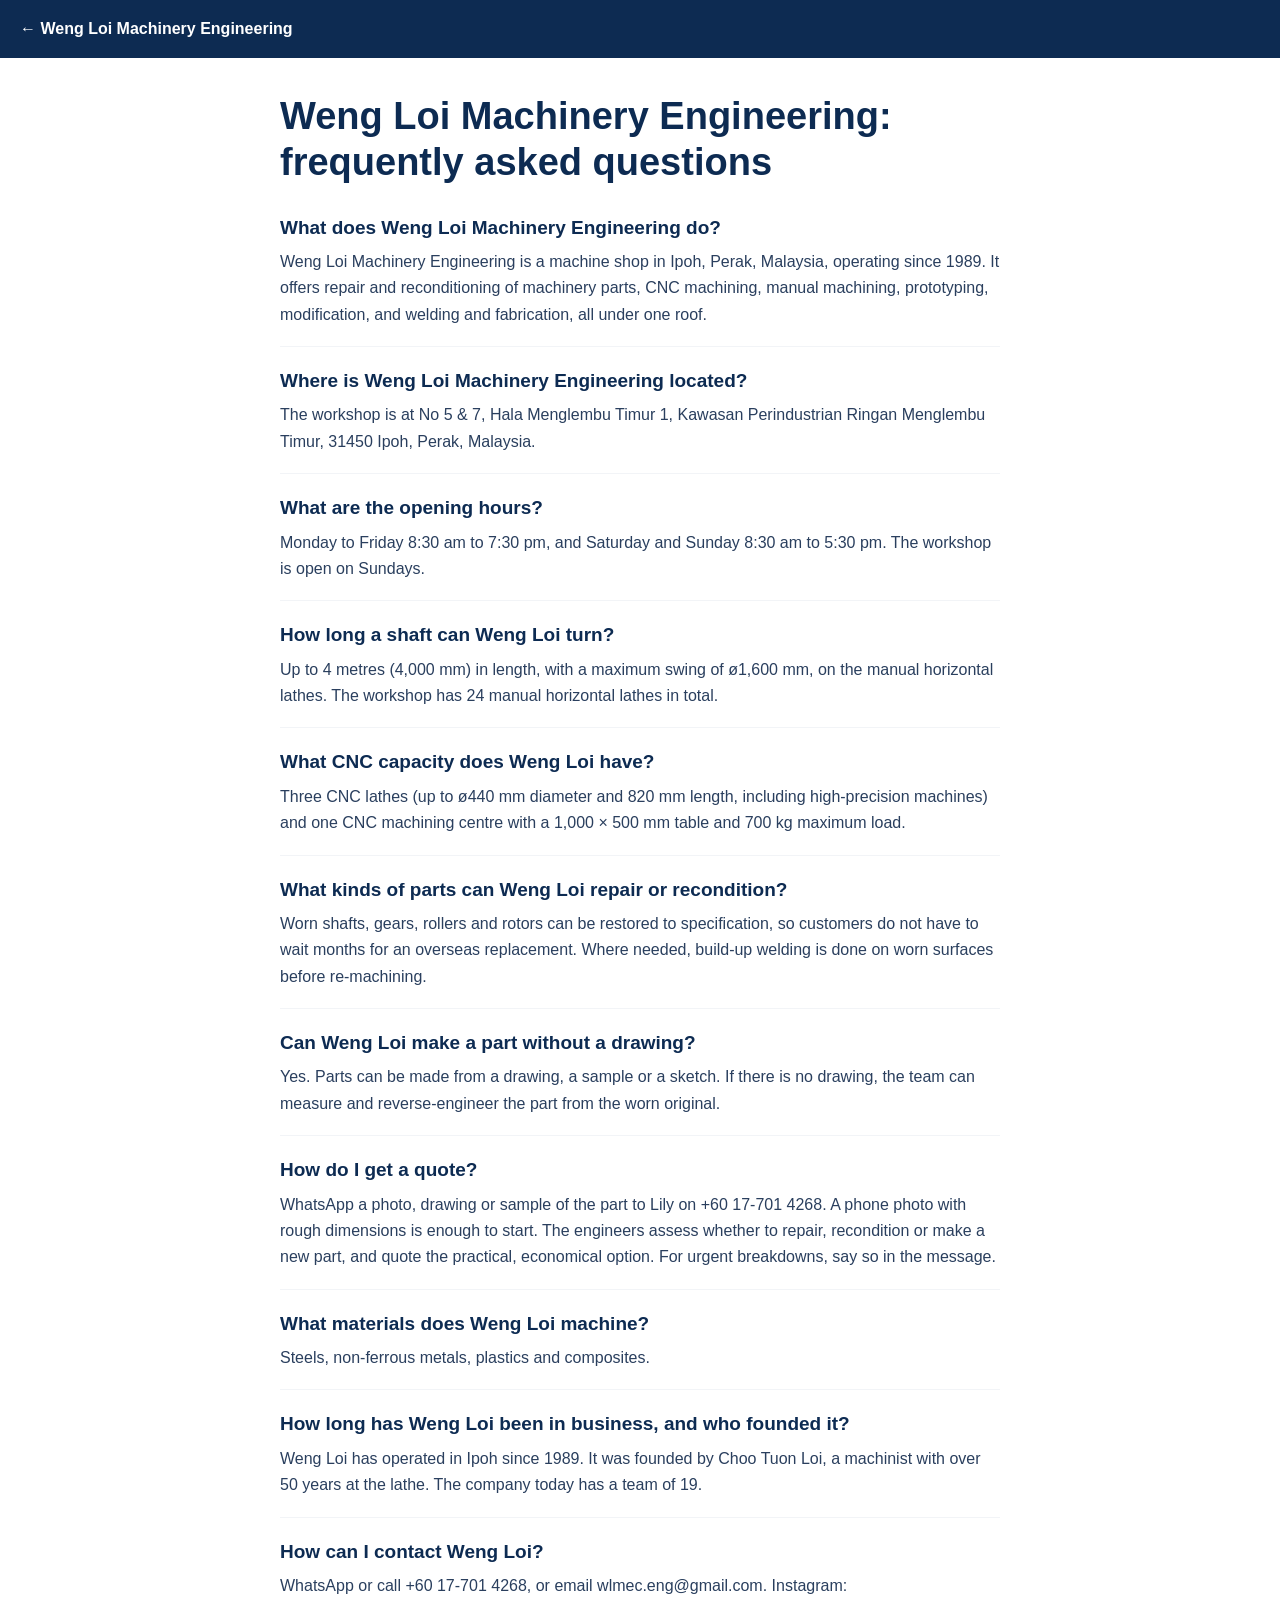
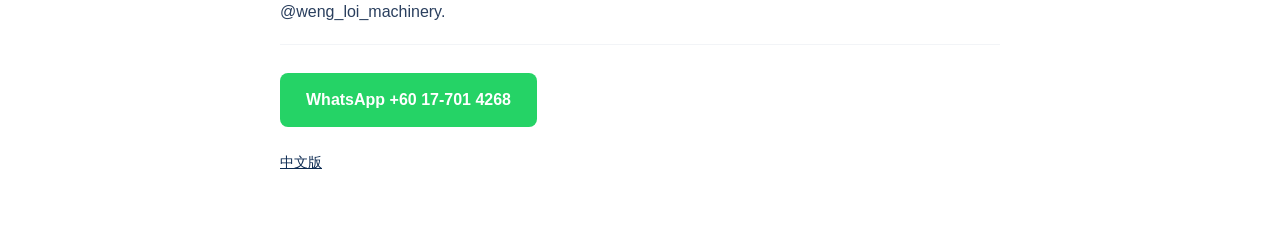
==== faq/index.html @ 1adc5f87 "Add GEO basics: llms.txt, AI crawler rules in robots.txt, EN/ZH FAQ pages Co-Authored-By: Claude Son" ====
<!DOCTYPE html>
<html lang="en">
<head>
<meta charset="UTF-8">
<meta name="viewport" content="width=device-width, initial-scale=1.0">
<title>FAQ — Weng Loi Machinery Engineering, Ipoh machine shop since 1989</title>
<meta name="description" content="Answers about Weng Loi Machinery Engineering in Ipoh, Perak: services, location, opening hours, 4 m turning length, CNC capacity and how to get a quote.">
<link rel="canonical" href="https://www.wengloi.com/faq/">
<link rel="alternate" hreflang="en" href="https://www.wengloi.com/faq/">
<link rel="alternate" hreflang="zh-Hans" href="https://www.wengloi.com/zh/faq/">
<link rel="alternate" hreflang="x-default" href="https://www.wengloi.com/faq/">
<meta property="og:type" content="website">
<meta property="og:title" content="FAQ — Weng Loi Machinery Engineering, Ipoh machine shop since 1989">
<meta property="og:description" content="Answers about Weng Loi Machinery Engineering in Ipoh, Perak: services, location, opening hours, 4 m turning length, CNC capacity and how to get a quote.">
<meta property="og:url" content="https://www.wengloi.com/faq/">
<meta property="og:image" content="https://www.wengloi.com/assets/img/hero-machinist.jpg">
<link rel="icon" type="image/png" href="/assets/img/logo.png">
<script type="application/ld+json">
{
  "@context": "https://schema.org",
  "@type": "FAQPage",
  "inLanguage": "en",
  "about": {
    "@id": "https://www.wengloi.com/#business"
  },
  "mainEntity": [
    {
      "@type": "Question",
      "name": "What does Weng Loi Machinery Engineering do?",
      "acceptedAnswer": {
        "@type": "Answer",
        "text": "Weng Loi Machinery Engineering is a machine shop in Ipoh, Perak, Malaysia, operating since 1989. It offers repair and reconditioning of machinery parts, CNC machining, manual machining, prototyping, modification, and welding and fabrication, all under one roof."
      }
    },
    {
      "@type": "Question",
      "name": "Where is Weng Loi Machinery Engineering located?",
      "acceptedAnswer": {
        "@type": "Answer",
        "text": "The workshop is at No 5 & 7, Hala Menglembu Timur 1, Kawasan Perindustrian Ringan Menglembu Timur, 31450 Ipoh, Perak, Malaysia."
      }
    },
    {
      "@type": "Question",
      "name": "What are the opening hours?",
      "acceptedAnswer": {
        "@type": "Answer",
        "text": "Monday to Friday 8:30 am to 7:30 pm, and Saturday and Sunday 8:30 am to 5:30 pm. The workshop is open on Sundays."
      }
    },
    {
      "@type": "Question",
      "name": "How long a shaft can Weng Loi turn?",
      "acceptedAnswer": {
        "@type": "Answer",
        "text": "Up to 4 metres (4,000 mm) in length, with a maximum swing of ø1,600 mm, on the manual horizontal lathes. The workshop has 24 manual horizontal lathes in total."
      }
    },
    {
      "@type": "Question",
      "name": "What CNC capacity does Weng Loi have?",
      "acceptedAnswer": {
        "@type": "Answer",
        "text": "Three CNC lathes (up to ø440 mm diameter and 820 mm length, including high-precision machines) and one CNC machining centre with a 1,000 × 500 mm table and 700 kg maximum load."
      }
    },
    {
      "@type": "Question",
      "name": "What kinds of parts can Weng Loi repair or recondition?",
      "acceptedAnswer": {
        "@type": "Answer",
        "text": "Worn shafts, gears, rollers and rotors can be restored to specification, so customers do not have to wait months for an overseas replacement. Where needed, build-up welding is done on worn surfaces before re-machining."
      }
    },
    {
      "@type": "Question",
      "name": "Can Weng Loi make a part without a drawing?",
      "acceptedAnswer": {
        "@type": "Answer",
        "text": "Yes. Parts can be made from a drawing, a sample or a sketch. If there is no drawing, the team can measure and reverse-engineer the part from the worn original."
      }
    },
    {
      "@type": "Question",
      "name": "How do I get a quote?",
      "acceptedAnswer": {
        "@type": "Answer",
        "text": "WhatsApp a photo, drawing or sample of the part to Lily on +60 17-701 4268. A phone photo with rough dimensions is enough to start. The engineers assess whether to repair, recondition or make a new part, and quote the practical, economical option. For urgent breakdowns, say so in the message."
      }
    },
    {
      "@type": "Question",
      "name": "What materials does Weng Loi machine?",
      "acceptedAnswer": {
        "@type": "Answer",
        "text": "Steels, non-ferrous metals, plastics and composites."
      }
    },
    {
      "@type": "Question",
      "name": "How long has Weng Loi been in business, and who founded it?",
      "acceptedAnswer": {
        "@type": "Answer",
        "text": "Weng Loi has operated in Ipoh since 1989. It was founded by Choo Tuon Loi, a machinist with over 50 years at the lathe. The company today has a team of 19."
      }
    },
    {
      "@type": "Question",
      "name": "How can I contact Weng Loi?",
      "acceptedAnswer": {
        "@type": "Answer",
        "text": "WhatsApp or call +60 17-701 4268, or email wlmec.eng@gmail.com. Instagram: @weng_loi_machinery."
      }
    }
  ]
}
</script>
<style>
:root{--navy:#0D2B52;--red:#E30613;--steel:#6B6F76;--light:#F2F4F7}
*{box-sizing:border-box}
body{margin:0;font-family:'Montserrat',Arial,'Noto Sans SC','Microsoft YaHei',sans-serif;color:var(--navy);line-height:1.65;background:#fff}
header{background:var(--navy);color:#fff;padding:16px 20px}
header a{color:#fff;text-decoration:none;font-weight:700}
main{max-width:760px;margin:0 auto;padding:36px 20px 64px}
h1{font-size:clamp(26px,5vw,38px);line-height:1.2;margin:0 0 8px}
h2{font-size:19px;margin:0 0 6px}
section{padding:18px 0;border-bottom:1px solid var(--light)}
p{margin:0;color:#2a3f5e}
.cta{display:inline-block;margin-top:28px;background:#25D366;color:#fff;padding:14px 26px;border-radius:8px;font-weight:700;text-decoration:none}
.alt{margin-top:24px;font-size:14px}
a{color:var(--navy)}
</style>
</head>
<body>
<header><a href="/">← Weng Loi Machinery Engineering</a></header>
<main>
<h1>Weng Loi Machinery Engineering: frequently asked questions</h1>
<section><h2>What does Weng Loi Machinery Engineering do?</h2><p>Weng Loi Machinery Engineering is a machine shop in Ipoh, Perak, Malaysia, operating since 1989. It offers repair and reconditioning of machinery parts, CNC machining, manual machining, prototyping, modification, and welding and fabrication, all under one roof.</p></section>
<section><h2>Where is Weng Loi Machinery Engineering located?</h2><p>The workshop is at No 5 &amp; 7, Hala Menglembu Timur 1, Kawasan Perindustrian Ringan Menglembu Timur, 31450 Ipoh, Perak, Malaysia.</p></section>
<section><h2>What are the opening hours?</h2><p>Monday to Friday 8:30 am to 7:30 pm, and Saturday and Sunday 8:30 am to 5:30 pm. The workshop is open on Sundays.</p></section>
<section><h2>How long a shaft can Weng Loi turn?</h2><p>Up to 4 metres (4,000 mm) in length, with a maximum swing of ø1,600 mm, on the manual horizontal lathes. The workshop has 24 manual horizontal lathes in total.</p></section>
<section><h2>What CNC capacity does Weng Loi have?</h2><p>Three CNC lathes (up to ø440 mm diameter and 820 mm length, including high-precision machines) and one CNC machining centre with a 1,000 × 500 mm table and 700 kg maximum load.</p></section>
<section><h2>What kinds of parts can Weng Loi repair or recondition?</h2><p>Worn shafts, gears, rollers and rotors can be restored to specification, so customers do not have to wait months for an overseas replacement. Where needed, build-up welding is done on worn surfaces before re-machining.</p></section>
<section><h2>Can Weng Loi make a part without a drawing?</h2><p>Yes. Parts can be made from a drawing, a sample or a sketch. If there is no drawing, the team can measure and reverse-engineer the part from the worn original.</p></section>
<section><h2>How do I get a quote?</h2><p>WhatsApp a photo, drawing or sample of the part to Lily on +60 17-701 4268. A phone photo with rough dimensions is enough to start. The engineers assess whether to repair, recondition or make a new part, and quote the practical, economical option. For urgent breakdowns, say so in the message.</p></section>
<section><h2>What materials does Weng Loi machine?</h2><p>Steels, non-ferrous metals, plastics and composites.</p></section>
<section><h2>How long has Weng Loi been in business, and who founded it?</h2><p>Weng Loi has operated in Ipoh since 1989. It was founded by Choo Tuon Loi, a machinist with over 50 years at the lathe. The company today has a team of 19.</p></section>
<section><h2>How can I contact Weng Loi?</h2><p>WhatsApp or call +60 17-701 4268, or email wlmec.eng@gmail.com. Instagram: @weng_loi_machinery.</p></section>
<a class="cta" href="https://wa.me/60177014268" rel="noopener">WhatsApp +60 17-701 4268</a>
<p class="alt"><a href="/zh/faq/" hreflang="zh-Hans">中文版</a></p>
</main>
</body>
</html>
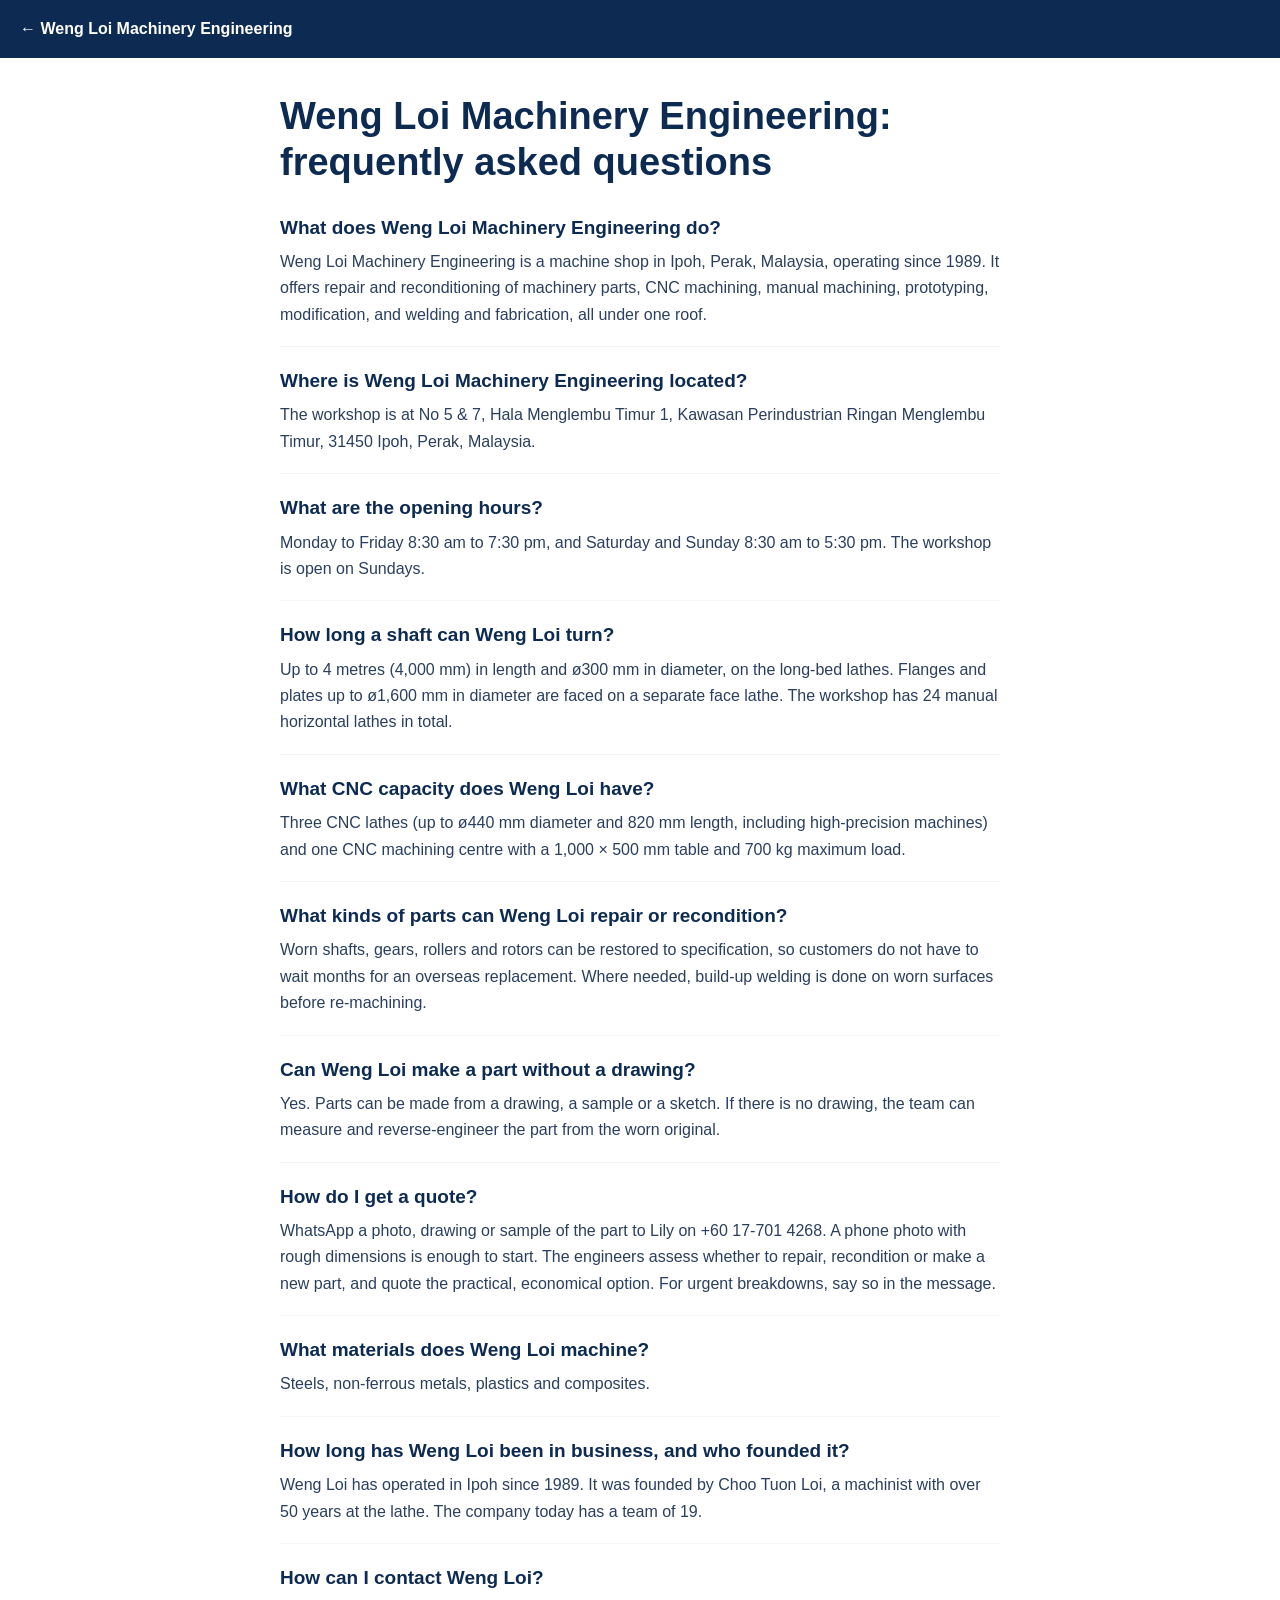
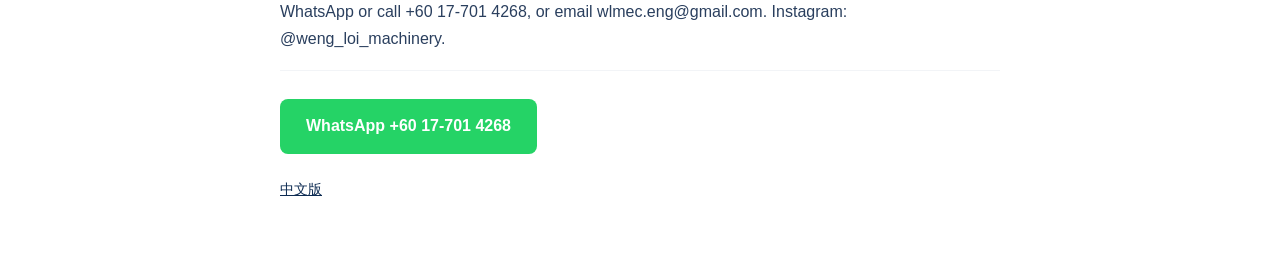
==== commit 55eb8714: "Fix machine specs on Chinese, service and FAQ pages; rebuild generated pages Co-Authored-By: Claude " ====
--- a/faq/index.html
+++ b/faq/index.html
@@ -53,7 +53,7 @@
       "name": "How long a shaft can Weng Loi turn?",
       "acceptedAnswer": {
         "@type": "Answer",
-        "text": "Up to 4 metres (4,000 mm) in length, with a maximum swing of ø1,600 mm, on the manual horizontal lathes. The workshop has 24 manual horizontal lathes in total."
+        "text": "Up to 4 metres (4,000 mm) in length and ø300 mm in diameter, on the long-bed lathes. Flanges and plates up to ø1,600 mm in diameter are faced on a separate face lathe. The workshop has 24 manual horizontal lathes in total."
       }
     },
     {
@@ -138,7 +138,7 @@
 <section><h2>What does Weng Loi Machinery Engineering do?</h2><p>Weng Loi Machinery Engineering is a machine shop in Ipoh, Perak, Malaysia, operating since 1989. It offers repair and reconditioning of machinery parts, CNC machining, manual machining, prototyping, modification, and welding and fabrication, all under one roof.</p></section>
 <section><h2>Where is Weng Loi Machinery Engineering located?</h2><p>The workshop is at No 5 &amp; 7, Hala Menglembu Timur 1, Kawasan Perindustrian Ringan Menglembu Timur, 31450 Ipoh, Perak, Malaysia.</p></section>
 <section><h2>What are the opening hours?</h2><p>Monday to Friday 8:30 am to 7:30 pm, and Saturday and Sunday 8:30 am to 5:30 pm. The workshop is open on Sundays.</p></section>
-<section><h2>How long a shaft can Weng Loi turn?</h2><p>Up to 4 metres (4,000 mm) in length, with a maximum swing of ø1,600 mm, on the manual horizontal lathes. The workshop has 24 manual horizontal lathes in total.</p></section>
+<section><h2>How long a shaft can Weng Loi turn?</h2><p>Up to 4 metres (4,000 mm) in length and ø300 mm in diameter, on the long-bed lathes. Flanges and plates up to ø1,600 mm in diameter are faced on a separate face lathe. The workshop has 24 manual horizontal lathes in total.</p></section>
 <section><h2>What CNC capacity does Weng Loi have?</h2><p>Three CNC lathes (up to ø440 mm diameter and 820 mm length, including high-precision machines) and one CNC machining centre with a 1,000 × 500 mm table and 700 kg maximum load.</p></section>
 <section><h2>What kinds of parts can Weng Loi repair or recondition?</h2><p>Worn shafts, gears, rollers and rotors can be restored to specification, so customers do not have to wait months for an overseas replacement. Where needed, build-up welding is done on worn surfaces before re-machining.</p></section>
 <section><h2>Can Weng Loi make a part without a drawing?</h2><p>Yes. Parts can be made from a drawing, a sample or a sketch. If there is no drawing, the team can measure and reverse-engineer the part from the worn original.</p></section>
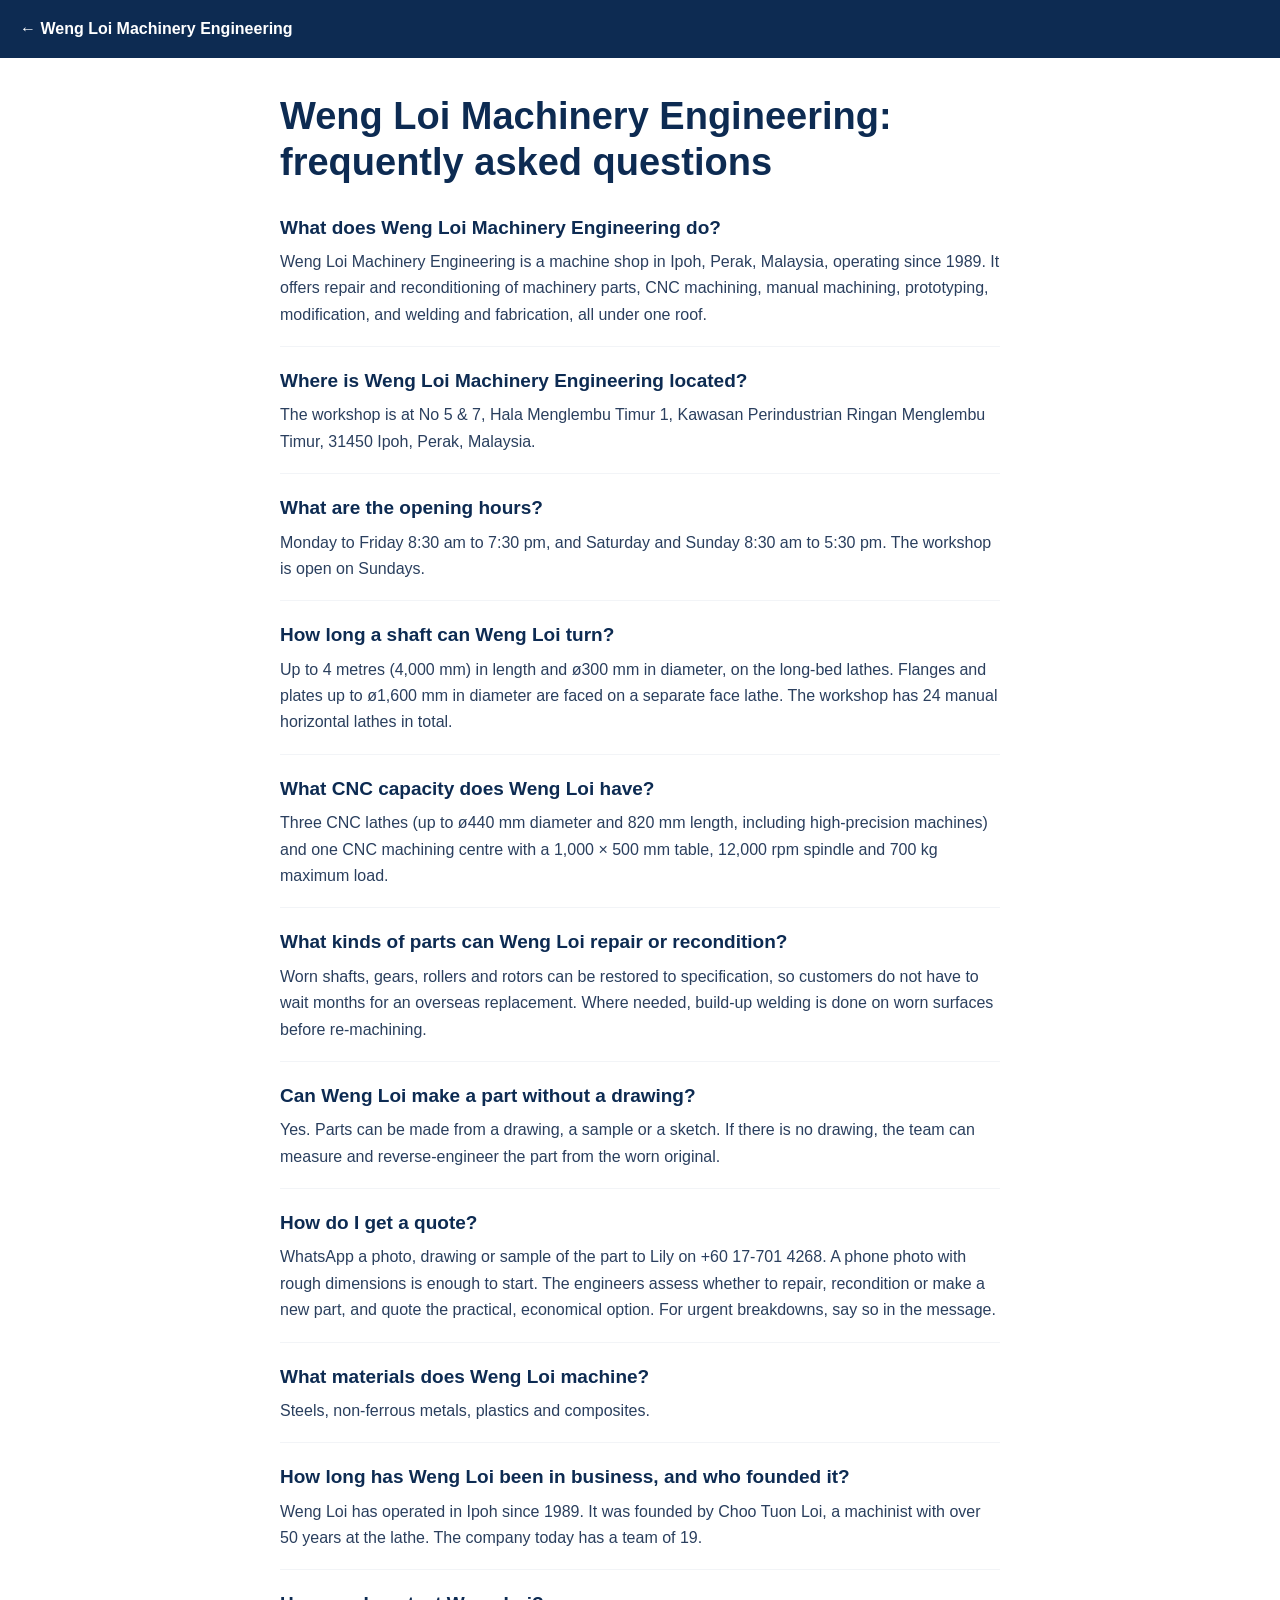
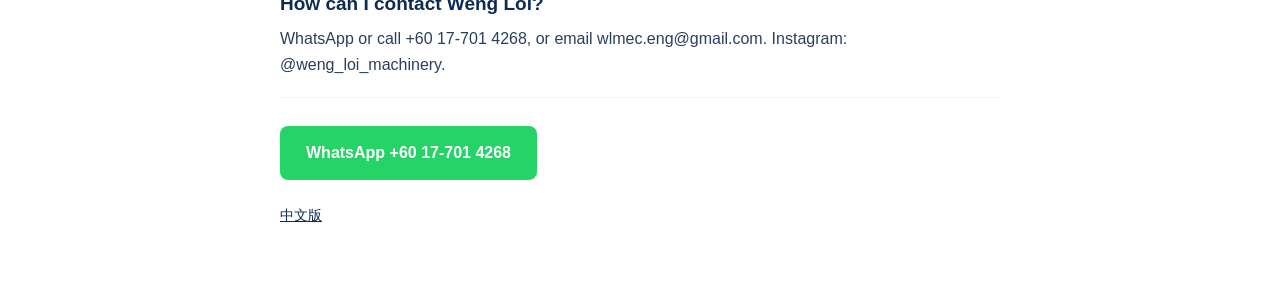
==== commit 24a4f9a4: "Add profile details: 12,000 rpm spindle, mill table size, tapping range (EN/ZH) Co-Authored-By: Clau" ====
--- a/faq/index.html
+++ b/faq/index.html
@@ -61,7 +61,7 @@
       "name": "What CNC capacity does Weng Loi have?",
       "acceptedAnswer": {
         "@type": "Answer",
-        "text": "Three CNC lathes (up to ø440 mm diameter and 820 mm length, including high-precision machines) and one CNC machining centre with a 1,000 × 500 mm table and 700 kg maximum load."
+        "text": "Three CNC lathes (up to ø440 mm diameter and 820 mm length, including high-precision machines) and one CNC machining centre with a 1,000 × 500 mm table, 12,000 rpm spindle and 700 kg maximum load."
       }
     },
     {
@@ -139,7 +139,7 @@
 <section><h2>Where is Weng Loi Machinery Engineering located?</h2><p>The workshop is at No 5 &amp; 7, Hala Menglembu Timur 1, Kawasan Perindustrian Ringan Menglembu Timur, 31450 Ipoh, Perak, Malaysia.</p></section>
 <section><h2>What are the opening hours?</h2><p>Monday to Friday 8:30 am to 7:30 pm, and Saturday and Sunday 8:30 am to 5:30 pm. The workshop is open on Sundays.</p></section>
 <section><h2>How long a shaft can Weng Loi turn?</h2><p>Up to 4 metres (4,000 mm) in length and ø300 mm in diameter, on the long-bed lathes. Flanges and plates up to ø1,600 mm in diameter are faced on a separate face lathe. The workshop has 24 manual horizontal lathes in total.</p></section>
-<section><h2>What CNC capacity does Weng Loi have?</h2><p>Three CNC lathes (up to ø440 mm diameter and 820 mm length, including high-precision machines) and one CNC machining centre with a 1,000 × 500 mm table and 700 kg maximum load.</p></section>
+<section><h2>What CNC capacity does Weng Loi have?</h2><p>Three CNC lathes (up to ø440 mm diameter and 820 mm length, including high-precision machines) and one CNC machining centre with a 1,000 × 500 mm table, 12,000 rpm spindle and 700 kg maximum load.</p></section>
 <section><h2>What kinds of parts can Weng Loi repair or recondition?</h2><p>Worn shafts, gears, rollers and rotors can be restored to specification, so customers do not have to wait months for an overseas replacement. Where needed, build-up welding is done on worn surfaces before re-machining.</p></section>
 <section><h2>Can Weng Loi make a part without a drawing?</h2><p>Yes. Parts can be made from a drawing, a sample or a sketch. If there is no drawing, the team can measure and reverse-engineer the part from the worn original.</p></section>
 <section><h2>How do I get a quote?</h2><p>WhatsApp a photo, drawing or sample of the part to Lily on +60 17-701 4268. A phone photo with rough dimensions is enough to start. The engineers assess whether to repair, recondition or make a new part, and quote the practical, economical option. For urgent breakdowns, say so in the message.</p></section>
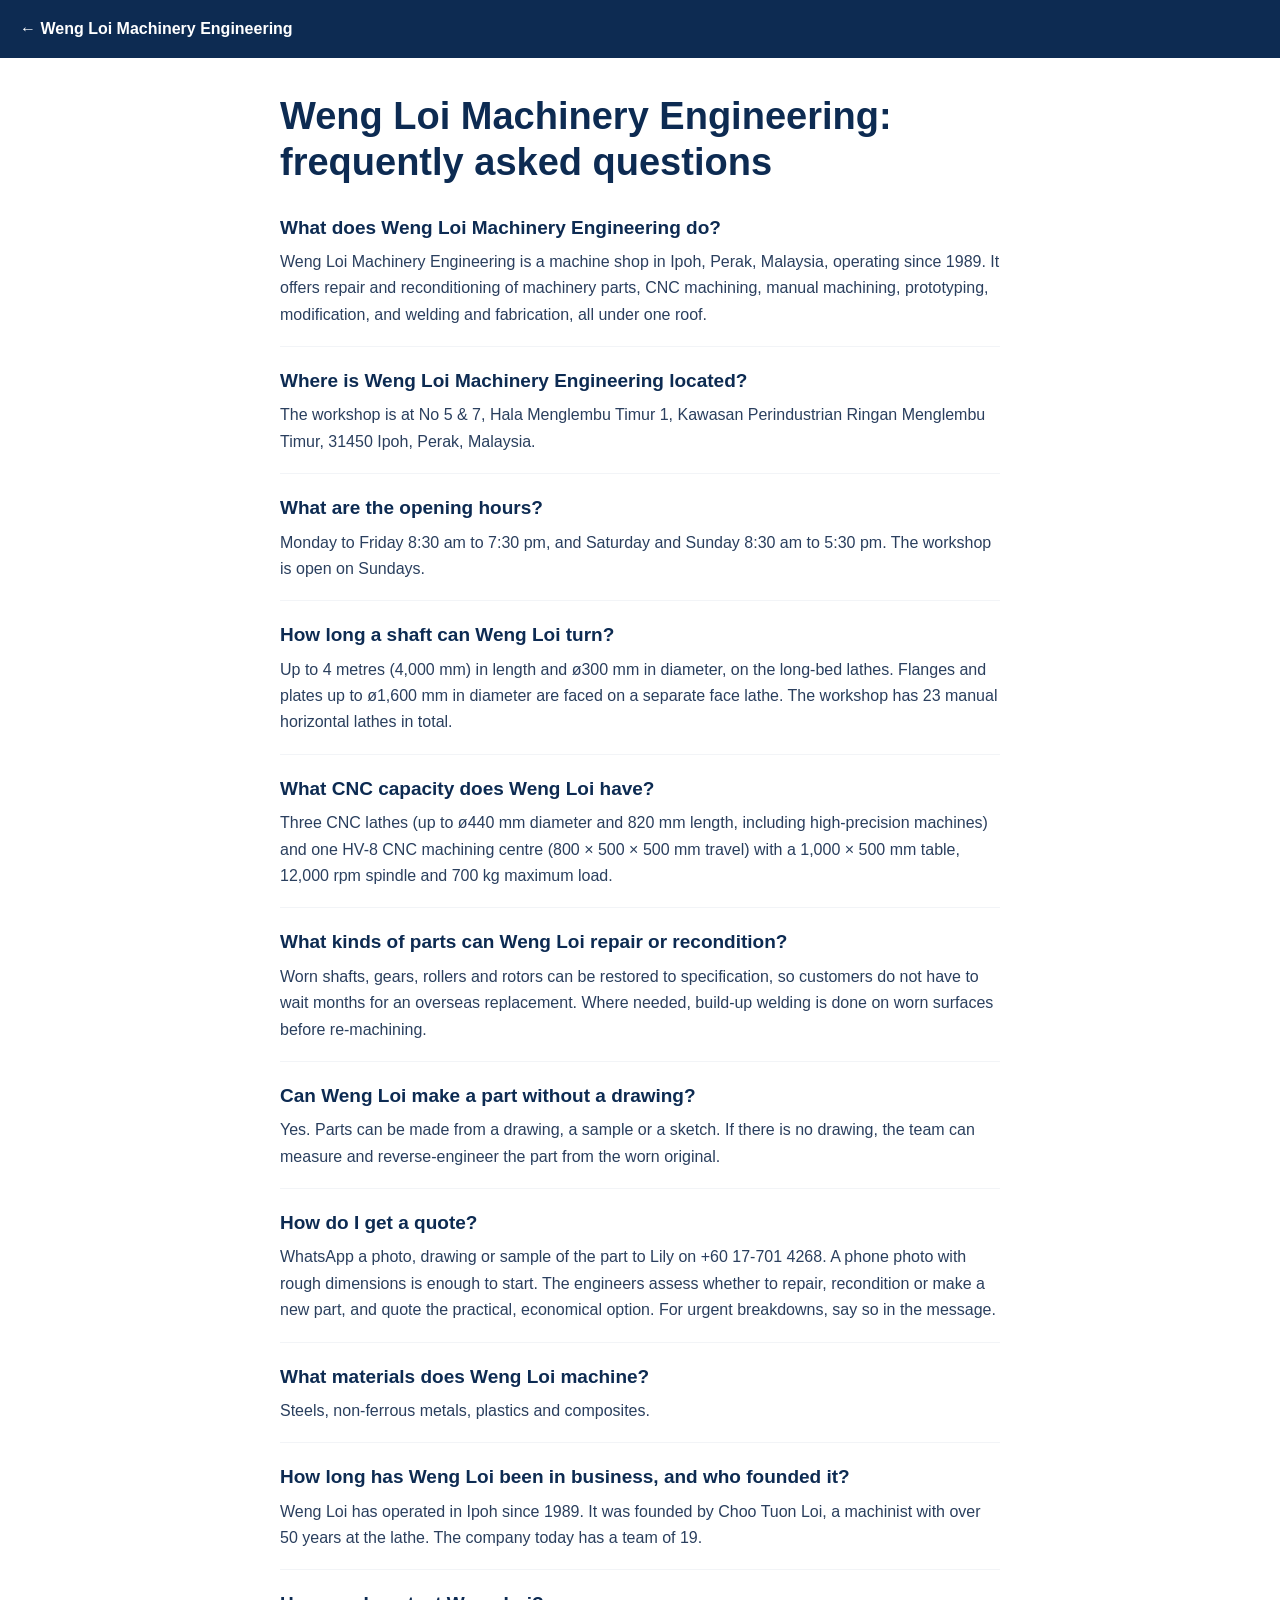
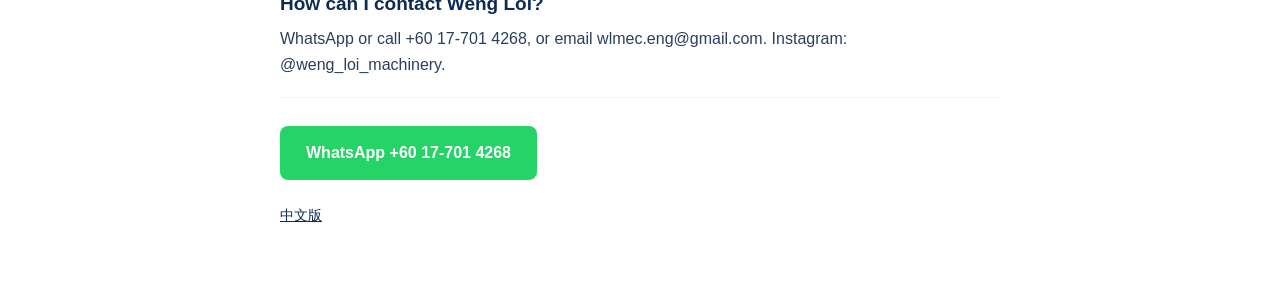
==== commit bfcca3c6: "Apply Choo's answers: 23 lathes, Bombay lathe, HV = HV-8, OKK mill (EN/ZH) Co-Authored-By: Claude So" ====
--- a/faq/index.html
+++ b/faq/index.html
@@ -53,7 +53,7 @@
       "name": "How long a shaft can Weng Loi turn?",
       "acceptedAnswer": {
         "@type": "Answer",
-        "text": "Up to 4 metres (4,000 mm) in length and ø300 mm in diameter, on the long-bed lathes. Flanges and plates up to ø1,600 mm in diameter are faced on a separate face lathe. The workshop has 24 manual horizontal lathes in total."
+        "text": "Up to 4 metres (4,000 mm) in length and ø300 mm in diameter, on the long-bed lathes. Flanges and plates up to ø1,600 mm in diameter are faced on a separate face lathe. The workshop has 23 manual horizontal lathes in total."
       }
     },
     {
@@ -61,7 +61,7 @@
       "name": "What CNC capacity does Weng Loi have?",
       "acceptedAnswer": {
         "@type": "Answer",
-        "text": "Three CNC lathes (up to ø440 mm diameter and 820 mm length, including high-precision machines) and one CNC machining centre with a 1,000 × 500 mm table, 12,000 rpm spindle and 700 kg maximum load."
+        "text": "Three CNC lathes (up to ø440 mm diameter and 820 mm length, including high-precision machines) and one HV-8 CNC machining centre (800 × 500 × 500 mm travel) with a 1,000 × 500 mm table, 12,000 rpm spindle and 700 kg maximum load."
       }
     },
     {
@@ -138,8 +138,8 @@
 <section><h2>What does Weng Loi Machinery Engineering do?</h2><p>Weng Loi Machinery Engineering is a machine shop in Ipoh, Perak, Malaysia, operating since 1989. It offers repair and reconditioning of machinery parts, CNC machining, manual machining, prototyping, modification, and welding and fabrication, all under one roof.</p></section>
 <section><h2>Where is Weng Loi Machinery Engineering located?</h2><p>The workshop is at No 5 &amp; 7, Hala Menglembu Timur 1, Kawasan Perindustrian Ringan Menglembu Timur, 31450 Ipoh, Perak, Malaysia.</p></section>
 <section><h2>What are the opening hours?</h2><p>Monday to Friday 8:30 am to 7:30 pm, and Saturday and Sunday 8:30 am to 5:30 pm. The workshop is open on Sundays.</p></section>
-<section><h2>How long a shaft can Weng Loi turn?</h2><p>Up to 4 metres (4,000 mm) in length and ø300 mm in diameter, on the long-bed lathes. Flanges and plates up to ø1,600 mm in diameter are faced on a separate face lathe. The workshop has 24 manual horizontal lathes in total.</p></section>
-<section><h2>What CNC capacity does Weng Loi have?</h2><p>Three CNC lathes (up to ø440 mm diameter and 820 mm length, including high-precision machines) and one CNC machining centre with a 1,000 × 500 mm table, 12,000 rpm spindle and 700 kg maximum load.</p></section>
+<section><h2>How long a shaft can Weng Loi turn?</h2><p>Up to 4 metres (4,000 mm) in length and ø300 mm in diameter, on the long-bed lathes. Flanges and plates up to ø1,600 mm in diameter are faced on a separate face lathe. The workshop has 23 manual horizontal lathes in total.</p></section>
+<section><h2>What CNC capacity does Weng Loi have?</h2><p>Three CNC lathes (up to ø440 mm diameter and 820 mm length, including high-precision machines) and one HV-8 CNC machining centre (800 × 500 × 500 mm travel) with a 1,000 × 500 mm table, 12,000 rpm spindle and 700 kg maximum load.</p></section>
 <section><h2>What kinds of parts can Weng Loi repair or recondition?</h2><p>Worn shafts, gears, rollers and rotors can be restored to specification, so customers do not have to wait months for an overseas replacement. Where needed, build-up welding is done on worn surfaces before re-machining.</p></section>
 <section><h2>Can Weng Loi make a part without a drawing?</h2><p>Yes. Parts can be made from a drawing, a sample or a sketch. If there is no drawing, the team can measure and reverse-engineer the part from the worn original.</p></section>
 <section><h2>How do I get a quote?</h2><p>WhatsApp a photo, drawing or sample of the part to Lily on +60 17-701 4268. A phone photo with rough dimensions is enough to start. The engineers assess whether to repair, recondition or make a new part, and quote the practical, economical option. For urgent breakdowns, say so in the message.</p></section>
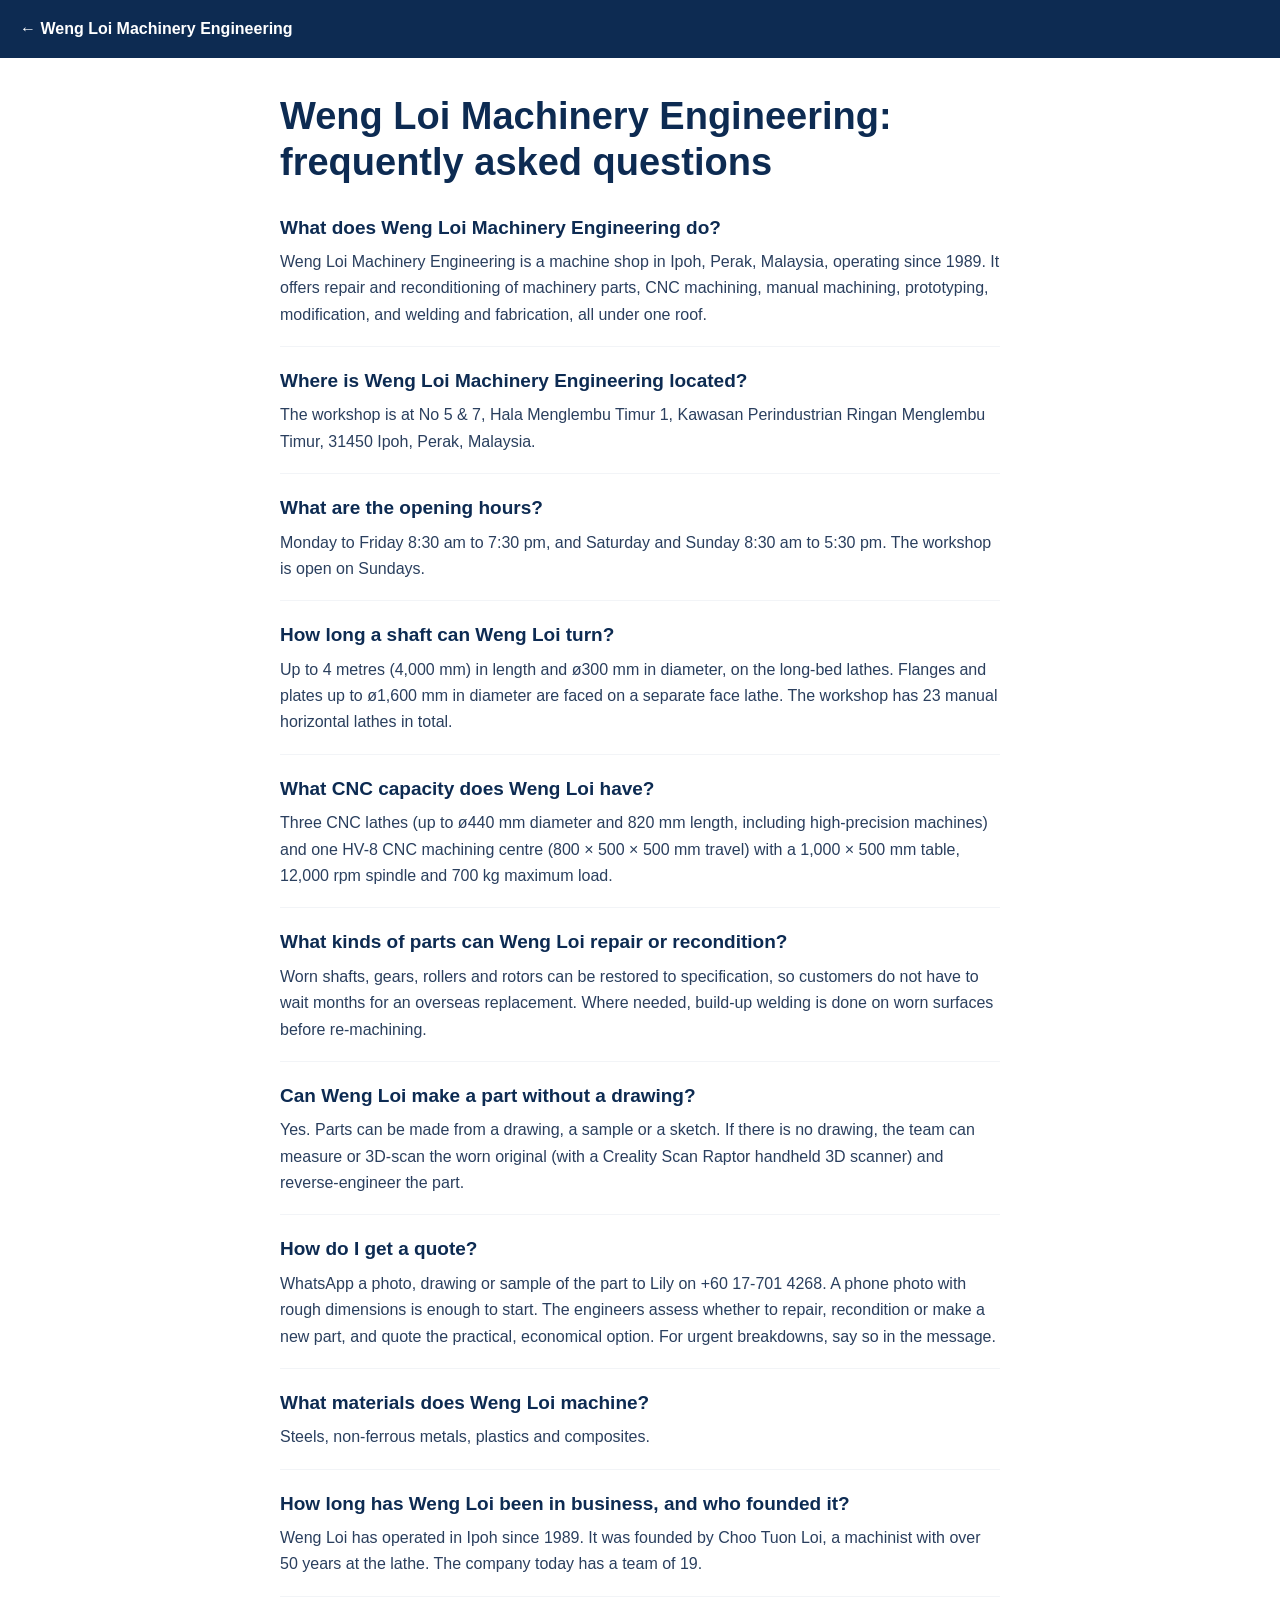
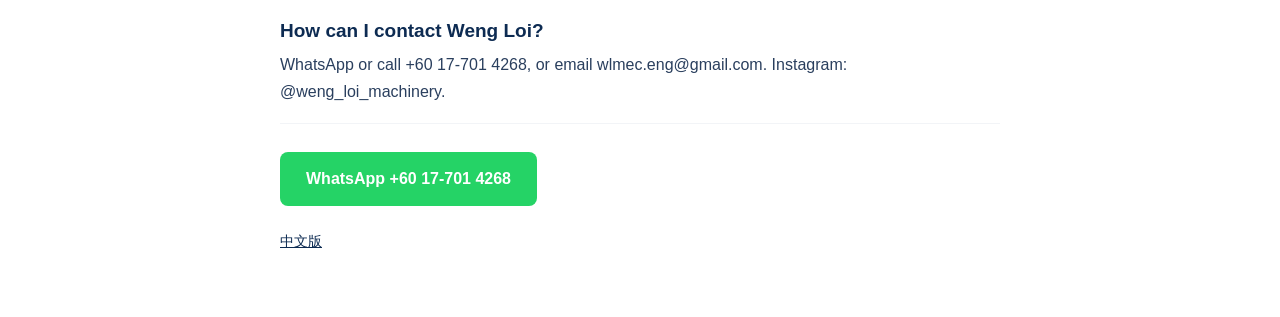
==== commit 97c5ea53: "Add 3D scanning for reverse engineering to services (EN/ZH) Co-Authored-By: Claude Sonnet 5.5 <norep" ====
--- a/faq/index.html
+++ b/faq/index.html
@@ -77,7 +77,7 @@
       "name": "Can Weng Loi make a part without a drawing?",
       "acceptedAnswer": {
         "@type": "Answer",
-        "text": "Yes. Parts can be made from a drawing, a sample or a sketch. If there is no drawing, the team can measure and reverse-engineer the part from the worn original."
+        "text": "Yes. Parts can be made from a drawing, a sample or a sketch. If there is no drawing, the team can measure or 3D-scan the worn original (with a Creality Scan Raptor handheld 3D scanner) and reverse-engineer the part."
       }
     },
     {
@@ -141,7 +141,7 @@
 <section><h2>How long a shaft can Weng Loi turn?</h2><p>Up to 4 metres (4,000 mm) in length and ø300 mm in diameter, on the long-bed lathes. Flanges and plates up to ø1,600 mm in diameter are faced on a separate face lathe. The workshop has 23 manual horizontal lathes in total.</p></section>
 <section><h2>What CNC capacity does Weng Loi have?</h2><p>Three CNC lathes (up to ø440 mm diameter and 820 mm length, including high-precision machines) and one HV-8 CNC machining centre (800 × 500 × 500 mm travel) with a 1,000 × 500 mm table, 12,000 rpm spindle and 700 kg maximum load.</p></section>
 <section><h2>What kinds of parts can Weng Loi repair or recondition?</h2><p>Worn shafts, gears, rollers and rotors can be restored to specification, so customers do not have to wait months for an overseas replacement. Where needed, build-up welding is done on worn surfaces before re-machining.</p></section>
-<section><h2>Can Weng Loi make a part without a drawing?</h2><p>Yes. Parts can be made from a drawing, a sample or a sketch. If there is no drawing, the team can measure and reverse-engineer the part from the worn original.</p></section>
+<section><h2>Can Weng Loi make a part without a drawing?</h2><p>Yes. Parts can be made from a drawing, a sample or a sketch. If there is no drawing, the team can measure or 3D-scan the worn original (with a Creality Scan Raptor handheld 3D scanner) and reverse-engineer the part.</p></section>
 <section><h2>How do I get a quote?</h2><p>WhatsApp a photo, drawing or sample of the part to Lily on +60 17-701 4268. A phone photo with rough dimensions is enough to start. The engineers assess whether to repair, recondition or make a new part, and quote the practical, economical option. For urgent breakdowns, say so in the message.</p></section>
 <section><h2>What materials does Weng Loi machine?</h2><p>Steels, non-ferrous metals, plastics and composites.</p></section>
 <section><h2>How long has Weng Loi been in business, and who founded it?</h2><p>Weng Loi has operated in Ipoh since 1989. It was founded by Choo Tuon Loi, a machinist with over 50 years at the lathe. The company today has a team of 19.</p></section>
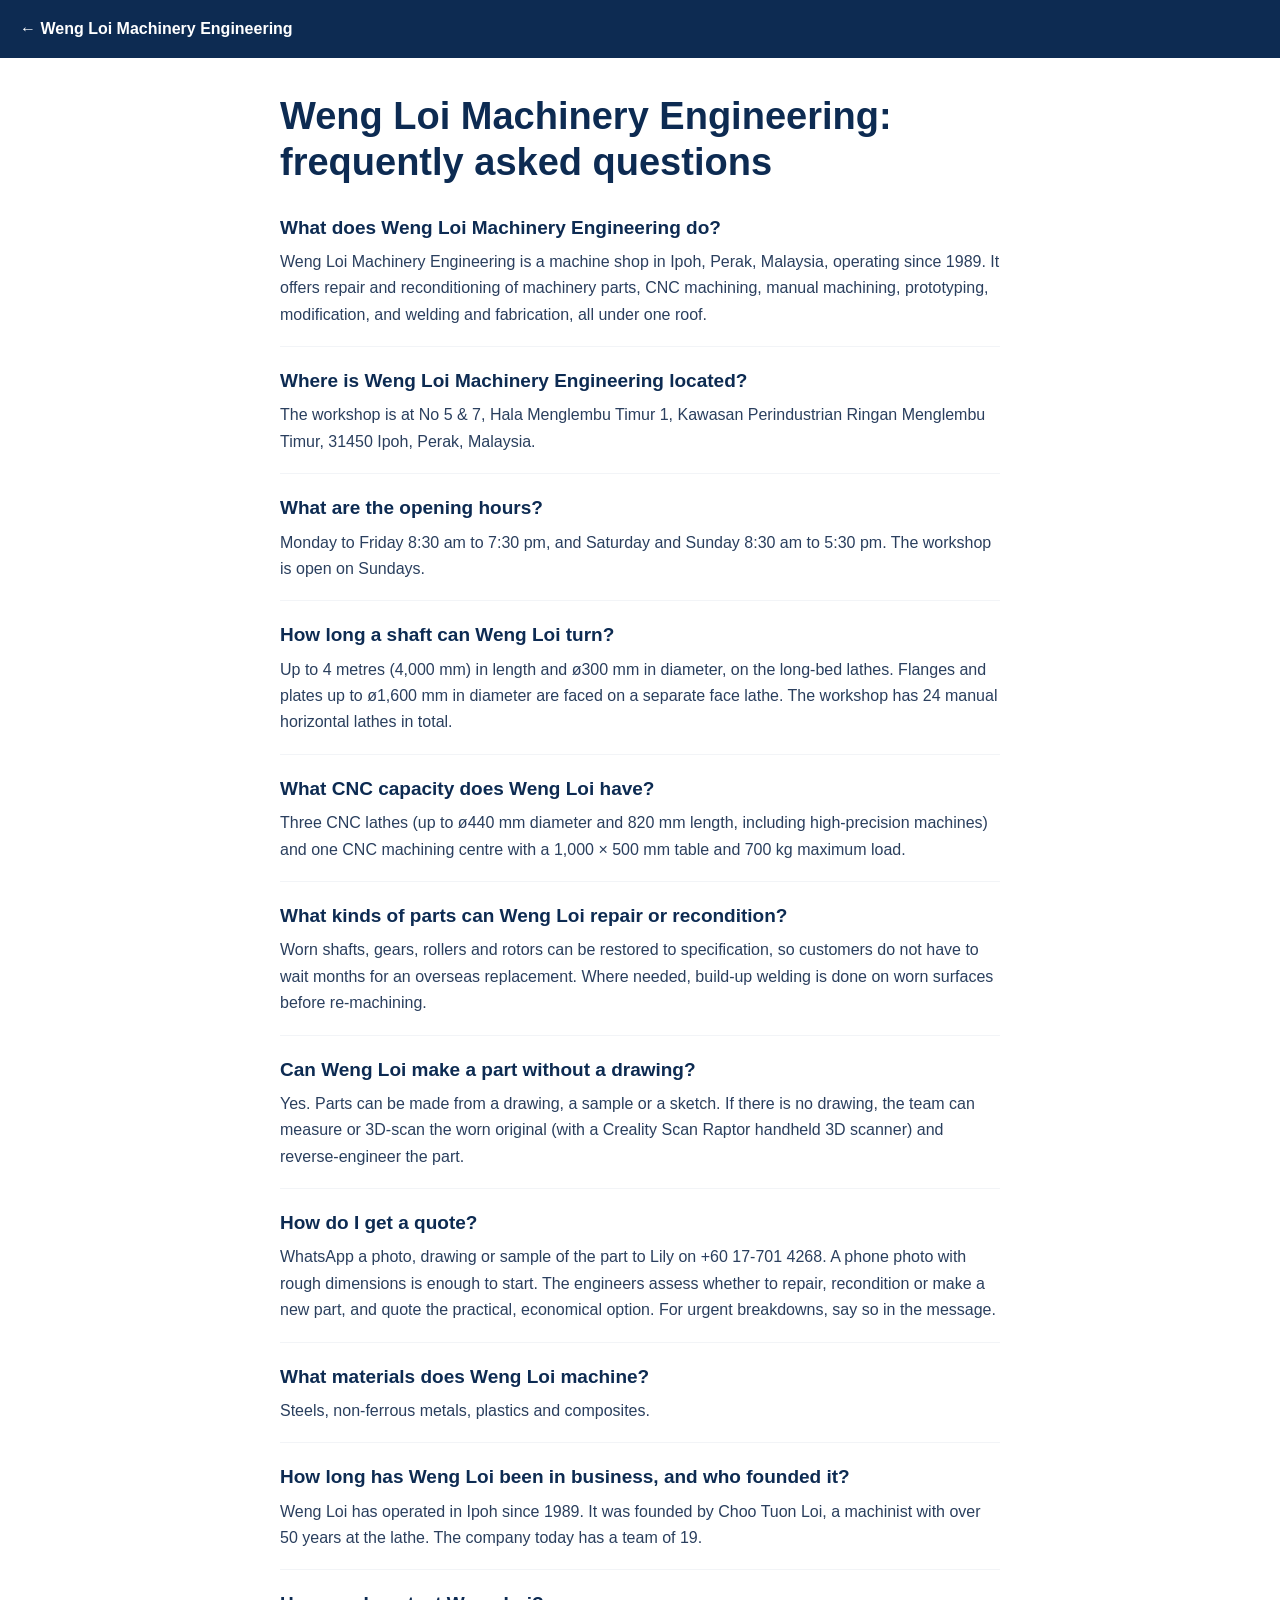
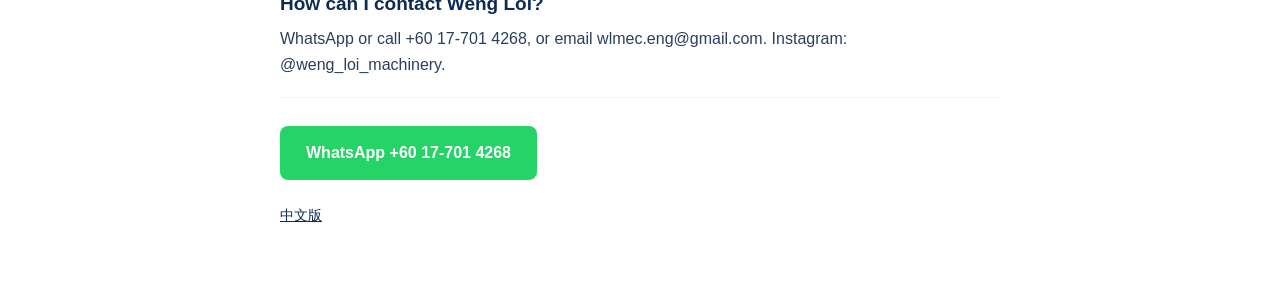
==== commit da641fb2: "Revert "Add company profile details to capability tables (EN/ZH)"" ====
--- a/faq/index.html
+++ b/faq/index.html
@@ -53,7 +53,7 @@
       "name": "How long a shaft can Weng Loi turn?",
       "acceptedAnswer": {
         "@type": "Answer",
-        "text": "Up to 4 metres (4,000 mm) in length and ø300 mm in diameter, on the long-bed lathes. Flanges and plates up to ø1,600 mm in diameter are faced on a separate face lathe. The workshop has 23 manual horizontal lathes in total."
+        "text": "Up to 4 metres (4,000 mm) in length and ø300 mm in diameter, on the long-bed lathes. Flanges and plates up to ø1,600 mm in diameter are faced on a separate face lathe. The workshop has 24 manual horizontal lathes in total."
       }
     },
     {
@@ -61,7 +61,7 @@
       "name": "What CNC capacity does Weng Loi have?",
       "acceptedAnswer": {
         "@type": "Answer",
-        "text": "Three CNC lathes (up to ø440 mm diameter and 820 mm length, including high-precision machines) and one HV-8 CNC machining centre (800 × 500 × 500 mm travel) with a 1,000 × 500 mm table, 12,000 rpm spindle and 700 kg maximum load."
+        "text": "Three CNC lathes (up to ø440 mm diameter and 820 mm length, including high-precision machines) and one CNC machining centre with a 1,000 × 500 mm table and 700 kg maximum load."
       }
     },
     {
@@ -138,8 +138,8 @@
 <section><h2>What does Weng Loi Machinery Engineering do?</h2><p>Weng Loi Machinery Engineering is a machine shop in Ipoh, Perak, Malaysia, operating since 1989. It offers repair and reconditioning of machinery parts, CNC machining, manual machining, prototyping, modification, and welding and fabrication, all under one roof.</p></section>
 <section><h2>Where is Weng Loi Machinery Engineering located?</h2><p>The workshop is at No 5 &amp; 7, Hala Menglembu Timur 1, Kawasan Perindustrian Ringan Menglembu Timur, 31450 Ipoh, Perak, Malaysia.</p></section>
 <section><h2>What are the opening hours?</h2><p>Monday to Friday 8:30 am to 7:30 pm, and Saturday and Sunday 8:30 am to 5:30 pm. The workshop is open on Sundays.</p></section>
-<section><h2>How long a shaft can Weng Loi turn?</h2><p>Up to 4 metres (4,000 mm) in length and ø300 mm in diameter, on the long-bed lathes. Flanges and plates up to ø1,600 mm in diameter are faced on a separate face lathe. The workshop has 23 manual horizontal lathes in total.</p></section>
-<section><h2>What CNC capacity does Weng Loi have?</h2><p>Three CNC lathes (up to ø440 mm diameter and 820 mm length, including high-precision machines) and one HV-8 CNC machining centre (800 × 500 × 500 mm travel) with a 1,000 × 500 mm table, 12,000 rpm spindle and 700 kg maximum load.</p></section>
+<section><h2>How long a shaft can Weng Loi turn?</h2><p>Up to 4 metres (4,000 mm) in length and ø300 mm in diameter, on the long-bed lathes. Flanges and plates up to ø1,600 mm in diameter are faced on a separate face lathe. The workshop has 24 manual horizontal lathes in total.</p></section>
+<section><h2>What CNC capacity does Weng Loi have?</h2><p>Three CNC lathes (up to ø440 mm diameter and 820 mm length, including high-precision machines) and one CNC machining centre with a 1,000 × 500 mm table and 700 kg maximum load.</p></section>
 <section><h2>What kinds of parts can Weng Loi repair or recondition?</h2><p>Worn shafts, gears, rollers and rotors can be restored to specification, so customers do not have to wait months for an overseas replacement. Where needed, build-up welding is done on worn surfaces before re-machining.</p></section>
 <section><h2>Can Weng Loi make a part without a drawing?</h2><p>Yes. Parts can be made from a drawing, a sample or a sketch. If there is no drawing, the team can measure or 3D-scan the worn original (with a Creality Scan Raptor handheld 3D scanner) and reverse-engineer the part.</p></section>
 <section><h2>How do I get a quote?</h2><p>WhatsApp a photo, drawing or sample of the part to Lily on +60 17-701 4268. A phone photo with rough dimensions is enough to start. The engineers assess whether to repair, recondition or make a new part, and quote the practical, economical option. For urgent breakdowns, say so in the message.</p></section>
